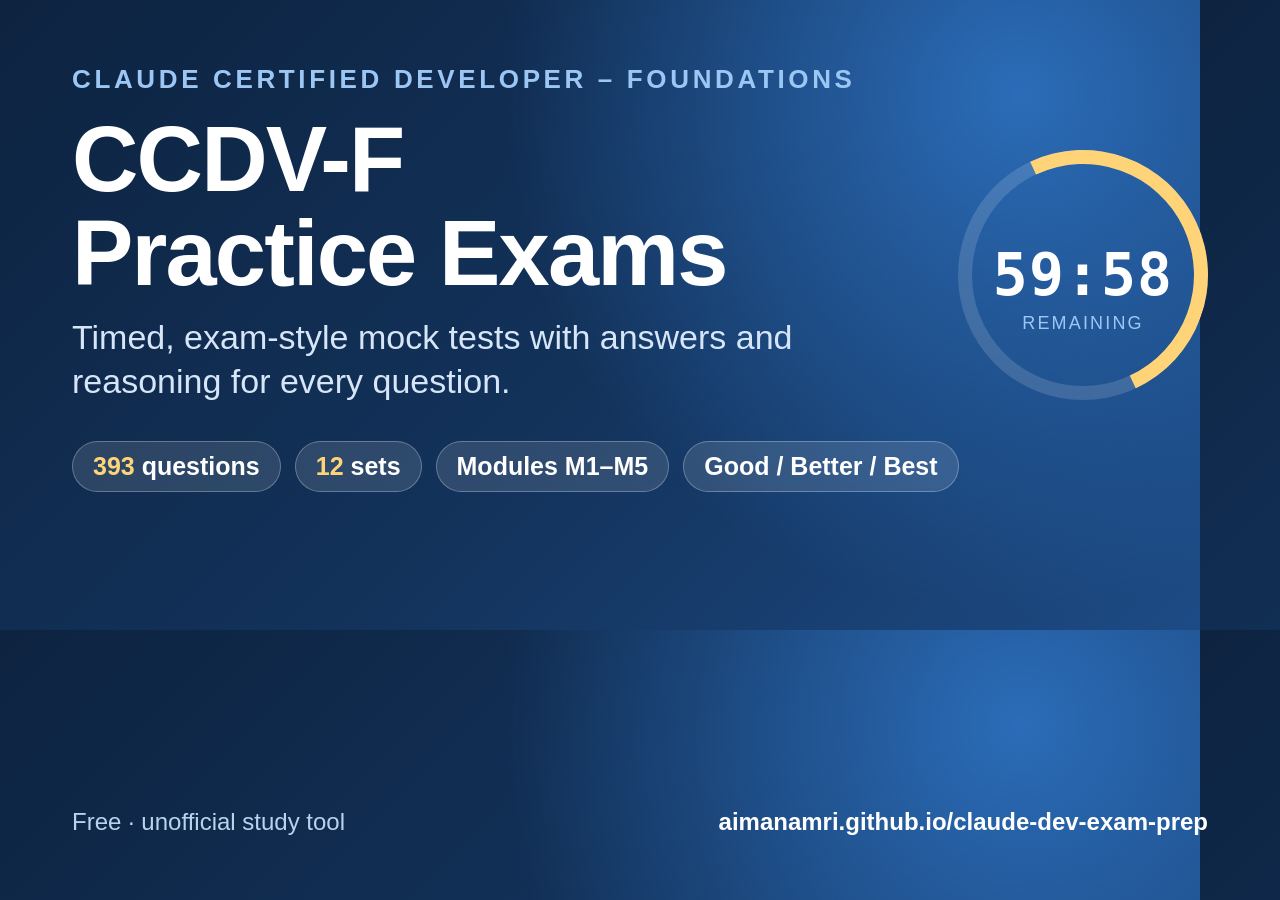
==== quiz-site/og/og-image.html @ 43166983 "Add social share banner and Open Graph / Twitter Card tags 1200x630 og-image.png (rendered from quiz" ====
<!doctype html>
<!-- Source for og-image.png (1200×630 social preview). Re-render with:
     "/Applications/Google Chrome.app/Contents/MacOS/Google Chrome" --headless=new --hide-scrollbars \
       --window-size=1200,630 --screenshot=quiz-site/og-image.png quiz-site/og/og-image.html -->
<html><head><meta charset="utf-8"><style>
  html, body { margin: 0; width: 1200px; height: 630px; overflow: hidden; }
  body { font-family: -apple-system, "SF Pro Display", "Helvetica Neue", Arial, sans-serif; color: #fff;
    background: radial-gradient(circle at 85% 15%, #2b6cb8 0, transparent 45%), linear-gradient(135deg, #0d2340 0%, #13335c 55%, #1d4b85 100%); }
  .wrap { position: absolute; inset: 0; padding: 64px 72px; display: flex; flex-direction: column; }
  .kicker { font-size: 26px; font-weight: 600; letter-spacing: .14em; text-transform: uppercase; color: #9cc7f5; }
  h1 { font-size: 92px; line-height: 1.02; margin: 18px 0 14px; font-weight: 800; letter-spacing: -.02em; }
  .sub { font-size: 34px; color: #d6e6f8; max-width: 760px; line-height: 1.3; }
  .chips { display: flex; gap: 14px; margin-top: 38px; flex-wrap: wrap; }
  .chip { font-size: 25px; font-weight: 650; padding: 10px 20px; border-radius: 999px; background: rgba(255,255,255,.12); border: 1.5px solid rgba(255,255,255,.28); }
  .chip b { color: #ffd479; }
  .foot { margin-top: auto; display: flex; justify-content: space-between; align-items: flex-end; font-size: 24px; color: #b9d3ef; }
  .url { font-weight: 650; color: #fff; }
  /* timer motif */
  .timer { position: absolute; right: 72px; top: 150px; width: 250px; height: 250px; border-radius: 50%;
    border: 14px solid rgba(255,255,255,.14); box-sizing: border-box; display: grid; place-items: center; }
  .timer::before { content: ""; position: absolute; inset: -14px; border-radius: 50%; border: 14px solid transparent;
    border-top-color: #ffd479; border-right-color: #ffd479; transform: rotate(20deg); }
  .timer span { font: 700 58px ui-monospace, Menlo, monospace; letter-spacing: .02em; }
  .timer small { position: absolute; bottom: 52px; font-size: 18px; letter-spacing: .12em; color: #9cc7f5; }
</style></head><body><div class="wrap">
  <div class="kicker">Claude Certified Developer – Foundations</div>
  <h1>CCDV-F<br>Practice Exams</h1>
  <div class="sub">Timed, exam-style mock tests with answers and reasoning for every question.</div>
  <div class="chips">
    <span class="chip"><b>393</b> questions</span>
    <span class="chip"><b>12</b> sets</span>
    <span class="chip">Modules M1–M5</span>
    <span class="chip">Good / Better / Best</span>
  </div>
  <div class="foot"><span>Free · unofficial study tool</span><span class="url">aimanamri.github.io/claude-dev-exam-prep</span></div>
</div>
<div class="timer"><span>59:58</span><small>REMAINING</small></div>
</body></html>
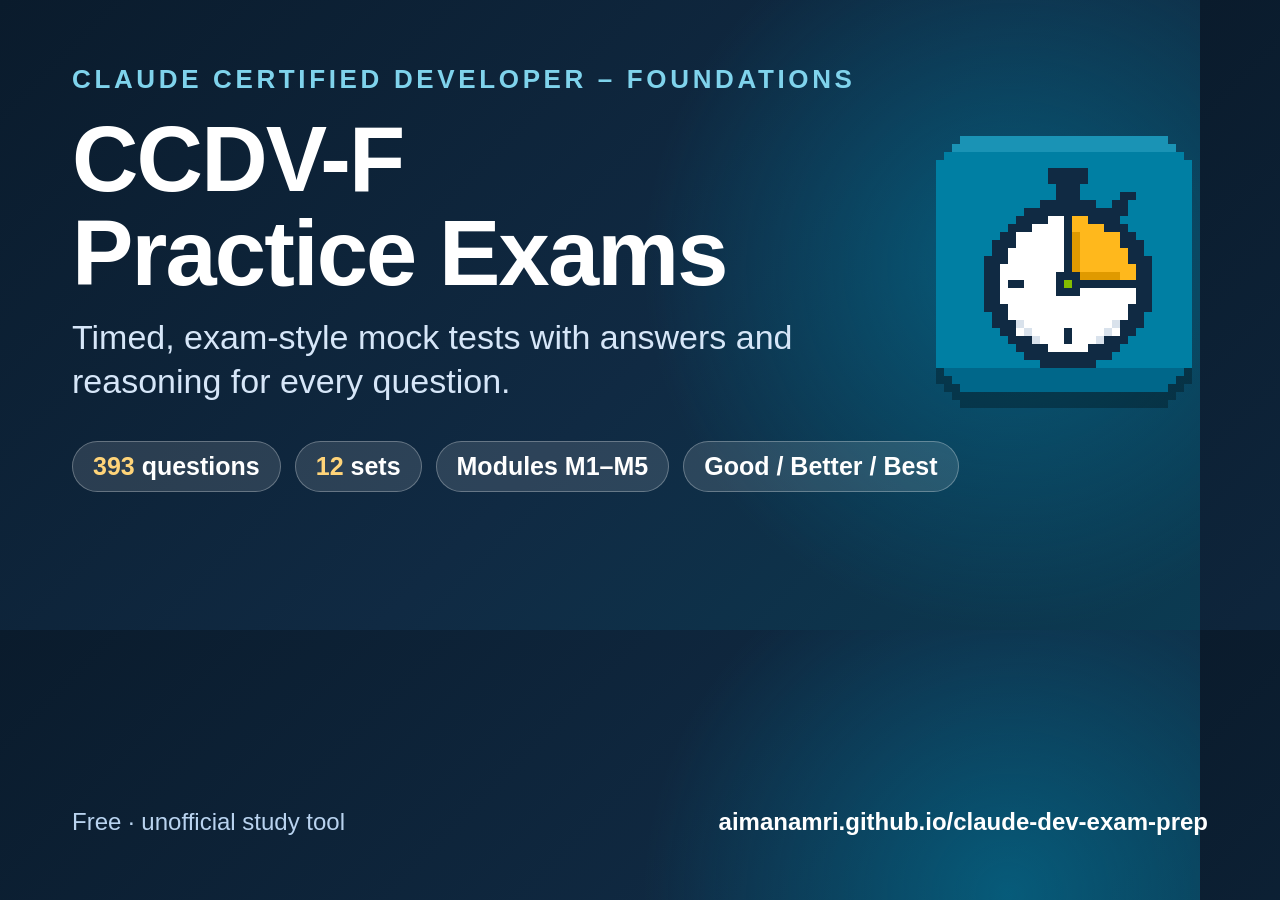
==== commit ec0a45dd: "Use the pixel-art app icon in the social share banner Replace the CSS timer motif with icons/icon-51" ====
--- a/quiz-site/og/og-image.html
+++ b/quiz-site/og/og-image.html
@@ -5,9 +5,9 @@
 <html><head><meta charset="utf-8"><style>
   html, body { margin: 0; width: 1200px; height: 630px; overflow: hidden; }
   body { font-family: -apple-system, "SF Pro Display", "Helvetica Neue", Arial, sans-serif; color: #fff;
-    background: radial-gradient(circle at 85% 15%, #2b6cb8 0, transparent 45%), linear-gradient(135deg, #0d2340 0%, #13335c 55%, #1d4b85 100%); }
+    background: radial-gradient(circle at 84% 42%, rgba(0,127,163,.55) 0, transparent 34%), linear-gradient(135deg, #0A1B2C 0%, #102A43 55%, #0B3B52 100%); }
   .wrap { position: absolute; inset: 0; padding: 64px 72px; display: flex; flex-direction: column; }
-  .kicker { font-size: 26px; font-weight: 600; letter-spacing: .14em; text-transform: uppercase; color: #9cc7f5; }
+  .kicker { font-size: 26px; font-weight: 600; letter-spacing: .14em; text-transform: uppercase; color: #7FD3EC; }
   h1 { font-size: 92px; line-height: 1.02; margin: 18px 0 14px; font-weight: 800; letter-spacing: -.02em; }
   .sub { font-size: 34px; color: #d6e6f8; max-width: 760px; line-height: 1.3; }
   .chips { display: flex; gap: 14px; margin-top: 38px; flex-wrap: wrap; }
@@ -15,13 +15,9 @@
   .chip b { color: #ffd479; }
   .foot { margin-top: auto; display: flex; justify-content: space-between; align-items: flex-end; font-size: 24px; color: #b9d3ef; }
   .url { font-weight: 650; color: #fff; }
-  /* timer motif */
-  .timer { position: absolute; right: 72px; top: 150px; width: 250px; height: 250px; border-radius: 50%;
-    border: 14px solid rgba(255,255,255,.14); box-sizing: border-box; display: grid; place-items: center; }
-  .timer::before { content: ""; position: absolute; inset: -14px; border-radius: 50%; border: 14px solid transparent;
-    border-top-color: #ffd479; border-right-color: #ffd479; transform: rotate(20deg); }
-  .timer span { font: 700 58px ui-monospace, Menlo, monospace; letter-spacing: .02em; }
-  .timer small { position: absolute; bottom: 52px; font-size: 18px; letter-spacing: .12em; color: #9cc7f5; }
+  /* app icon (Pixelbolt pixel art, 32px source shown at exactly 8x so pixels stay crisp) */
+  .icon { position: absolute; right: 88px; top: 136px; width: 256px; height: 256px; image-rendering: pixelated;
+    filter: drop-shadow(0 16px 0 rgba(0, 0, 0, .28)); }
 </style></head><body><div class="wrap">
   <div class="kicker">Claude Certified Developer – Foundations</div>
   <h1>CCDV-F<br>Practice Exams</h1>
@@ -34,5 +30,5 @@
   </div>
   <div class="foot"><span>Free · unofficial study tool</span><span class="url">aimanamri.github.io/claude-dev-exam-prep</span></div>
 </div>
-<div class="timer"><span>59:58</span><small>REMAINING</small></div>
+<img class="icon" src="../icons/icon-512.png" alt="">
 </body></html>
